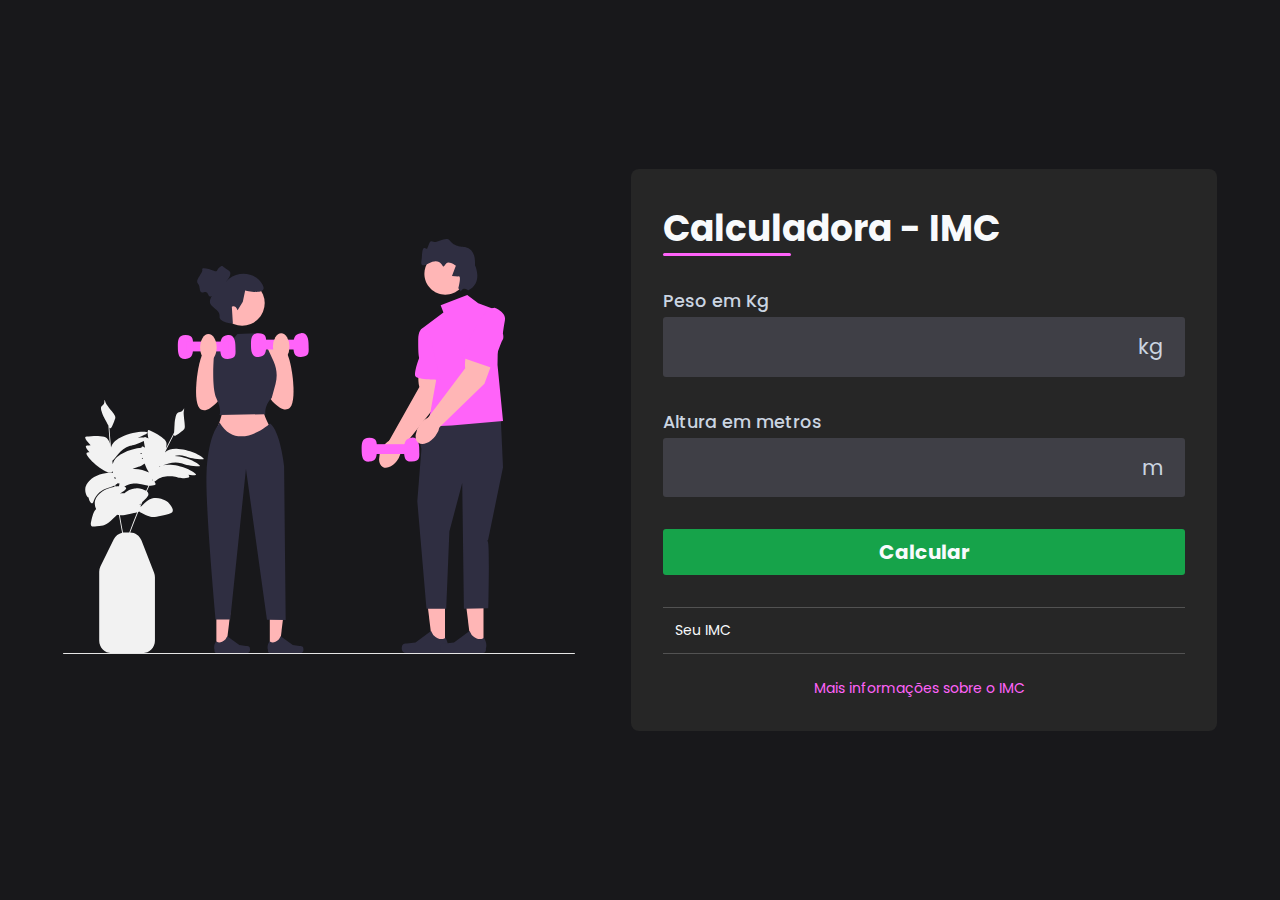
==== dia02/calculadora.html @ ca754842 "montando js e css" ====
<!DOCTYPE html>
<html lang="pt-br">
<head>
    <meta charset="UTF-8">
    <meta name="viewport" content="width=device-width, initial-scale=1.0">
    <title>Calculadora de IMC</title>
    <link rel="stylesheet" href="style.css">
    <link rel="stylesheet" href="https://cdnjs.cloudflare.com/ajax/libs/font-awesome/6.4.2/css/all.min.css" integrity="sha512-z3gLpd7yknf1YoNbCzqRKc4qyor8gaKU1qmn+CShxbuBusANI9QpRohGBreCFkKxLhei6S9CQXFEbbKuqLg0DA==" crossorigin="anonymous" referrerpolicy="no-referrer" />

</head>
<body>
    <main id="container">
        <section id="img"> 
            <img src="img/personal_fitness.svg" alt="">
        </section>
        <section id="calculator">
            <form id="form">
                <h1 id="title">
                    Calculadora - IMC
                </h1>
                <div class="input-box">
                    <label for="weight">
                        Peso em Kg
                    </label>
                    <div class="input-field">
                        <i class="fa-solid fa-weight-hanging"></i>
                        <input type="number" id="wheight" required>
                        <span>kg</span>
                    </div>
                </div>

                <div class="input-box">
                    <label for="height">
                       Altura em metros
                    </label>
                    <div class="input-field">
                        <i class="fa-solid fa-ruler"></i>
                        <input type="number" id="height" required>
                        <span>m</span>
                    </div>
                </div>
                <button id="calculando">Calcular</button>
            </form>

            <div id="infos" class="hidden">
                <div id="result">
                    <div id="bmi">
                        <span id="value"></span>
                        <span>Seu IMC</span>
                    </div>
                    <div id="description">
                        <span></span>
                    </div>
                </div>

                <div id="more_info">
                    <a href="https://mundoeducacao.uol.com.br/saude-bem-estar/imc.htm">Mais informações sobre o IMC
                        <i class="fa-solid fa-up-right-from-square"></i>
                    </a>
                </div>
            </div>
        </section>
    </main>
    <script src="dia02/assets/script.js"></script>    
</body>
</html>
---- dia02/style.css ----
@import url('https://fonts.googleapis.com/css2?family=Poppins:wght@200;300;400;500&display=swap');
 
  * {
    font-family: 'Poppins', sans-serif;
    margin: 0;
    padding: 0;
    box-sizing: border-box;
 }
 body {
    display: flex;
    align-items: center;
    justify-content: center;
    width: 100%;
    height: 100vh;
    background-color: #18181b;
 }

 #container {
    display: flex;
    align-items: center;
    gap: 3.5rem;
 }
 #img img {
    width: 32rem;
 }

 #calculator {
    display: flex;
    flex-direction: column;
    gap: 2rem;
    padding: 2rem;
    color:#f8fafc;
    background-color: #262626;
    border-radius: 8px;
 }
 #form {
    display: flex;
    flex-direction: column;
    gap: 2rem;
 }
 #title {
    font-size: 2.25rem;
    position: relative;
 }
 #title:after {
    position: absolute;
    content: '';
    background-color: #ff63f9;
    width: 8rem;
    height: 3px;
    bottom: 0;
    left: 0;
    border-radius: 3px;
 }
 .input-box label {
    font-size: 1.1rem;
    color: #cbd5e1;
    font-weight: 500;
 }
 .input-field {
    display: flex;
    align-items: center;
    justify-content: space-between;
    background-color: #3f3f46;
    padding: 0.3rem;
    border-radius: 3px;
    margin-top: 3px;
 }

 .input-field span,
 .input-field i {
    color: #cbd5e1;
    font-size: 1.3rem;
    padding: 0.6rem 1rem;
 }
.input-field input {
    background-color:  transparent;
    border: none;
    width: 100%;
    font-size: 1.3rem;
    color: #f8fafc;
    padding: 0 0.5rem;
}
.input-field input::-webkit-outer-spin-button,
.input-field input::-webkit-inner-spin-button {
    appearance: none;
  }

  .input-field input:focus {
    outline: none;
  }

  #calculando {
    border: none;
    font-size: 1.25rem;
    font-weight: bold;
    background-color: #16a34a;
    color: #f8fafc;
    padding: 0.5rem 0;
    border-radius: 3px;
    cursor: pointer;
  }

  #result {
    display: flex;
    gap: 2rem;
    align-items: center;
    border-top: 1px solid #ffffff34;
    padding: 0.75rem;
  }
  #bmi {
    display: flex;
    align-items: center;
    flex-direction: column;
    font-size: 2.25rem;
  }
  #bmi span:last-child {
    font-size: 0.875rem;
  }
  #description {
    width: 15.5rem;
  }
  #more_info {   
    border-top: 1px solid #ffffff34;
    padding-top: 1.5rem;
  }
  #more_info a {
    color: #ff63f9;
    display: flex;
    justify-content: center;
    align-items: center;
    gap: 0.6rem;
    font-size: 0.875rem;
    text-decoration: none;
    transition: color 0.5s;
  }

  #more_info a:hover {
    color: #f8fafc;
  }
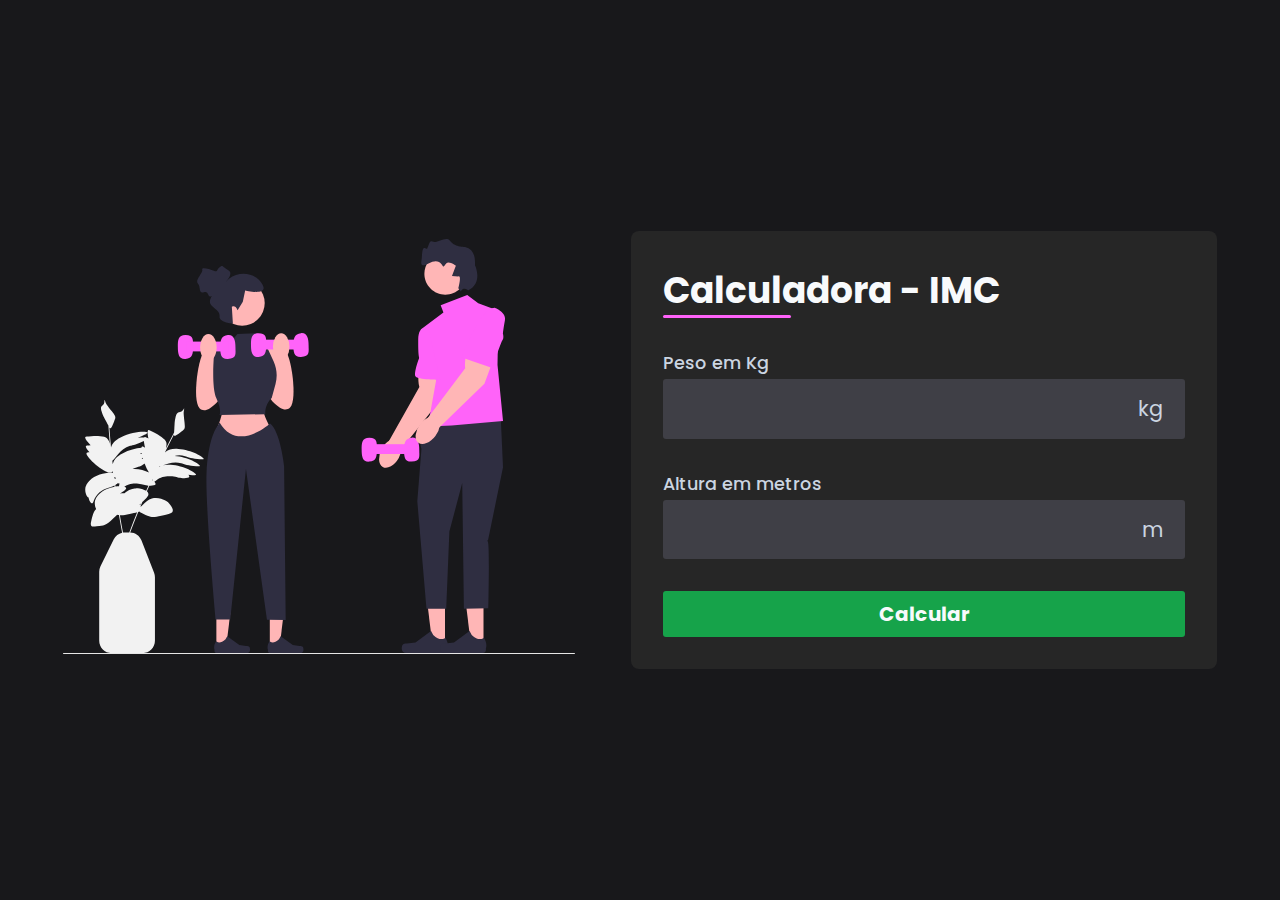
==== commit 88098758: "ajustes" ====
--- a/dia02/calculadora.html
+++ b/dia02/calculadora.html
@@ -4,15 +4,16 @@
     <meta charset="UTF-8">
     <meta name="viewport" content="width=device-width, initial-scale=1.0">
     <title>Calculadora de IMC</title>
-    <link rel="stylesheet" href="style.css">
+    <link rel="stylesheet" href="css/style.css">
     <link rel="stylesheet" href="https://cdnjs.cloudflare.com/ajax/libs/font-awesome/6.4.2/css/all.min.css" integrity="sha512-z3gLpd7yknf1YoNbCzqRKc4qyor8gaKU1qmn+CShxbuBusANI9QpRohGBreCFkKxLhei6S9CQXFEbbKuqLg0DA==" crossorigin="anonymous" referrerpolicy="no-referrer" />
 
 </head>
 <body>
     <main id="container">
         <section id="img"> 
-            <img src="img/personal_fitness.svg" alt="">
+            <img src="assets/img/personal_fitness.svg" alt="">
         </section>
+        
         <section id="calculator">
             <form id="form">
                 <h1 id="title">
@@ -22,6 +23,7 @@
                     <label for="weight">
                         Peso em Kg
                     </label>
+
                     <div class="input-field">
                         <i class="fa-solid fa-weight-hanging"></i>
                         <input type="number" id="wheight" required>
@@ -35,22 +37,25 @@
                     </label>
                     <div class="input-field">
                         <i class="fa-solid fa-ruler"></i>
-                        <input type="number" id="height" required>
+                        <input type="number" id="height" name="height" required>
                         <span>m</span>
                     </div>
                 </div>
-                <button id="calculando">Calcular</button>
+
+                <button id="calculate">Calcular</button>
             </form>
 
             <div id="infos" class="hidden">
                 <div id="result">
+
                     <div id="bmi">
                         <span id="value"></span>
                         <span>Seu IMC</span>
                     </div>
+
                     <div id="description">
                         <span></span>
-                    </div>
+                    </div>                    
                 </div>
 
                 <div id="more_info">
@@ -58,9 +63,11 @@
                         <i class="fa-solid fa-up-right-from-square"></i>
                     </a>
                 </div>
+
             </div>
         </section>
     </main>
-    <script src="dia02/assets/script.js"></script>    
+    
+    <script src="../dia02/js/script.js"></script>
 </body>
 </html>--- a/dia02/css/style.css
+++ b/dia02/css/style.css
@@ -0,0 +1,160 @@
+  @import url('https://fonts.googleapis.com/css2?family=Poppins:wght@200;300;400;500&display=swap');
+ 
+  * {
+    font-family: 'Poppins', sans-serif;
+    margin: 0;
+    padding: 0;
+    box-sizing: border-box;
+ }
+ body {
+    display: flex;
+    align-items: center;
+    justify-content: center;
+    width: 100%;
+    height: 100vh;
+    background-color: #18181b;
+ }
+
+ #container {
+    display: flex;
+    align-items: center;
+    gap: 3.5rem;
+ }
+
+ #img img {
+    width: 32rem;
+ }
+
+ #calculator {
+    display: flex;
+    flex-direction: column;
+    gap: 2rem;
+    padding: 2rem;
+    color:#f8fafc;
+    background-color: #262626;
+    border-radius: 8px;
+ }
+
+ #form {
+    display: flex;
+    flex-direction: column;
+    gap: 2rem;
+ }
+ #title {
+    font-size: 2.25rem;
+    position: relative;
+ }
+ #title::after {
+    position: absolute;
+    content: '';
+    background-color: #ff63f9;
+    width: 8rem;
+    height: 3px;
+    bottom: 0;
+    left: 0;
+    border-radius: 3px;
+ }
+
+ .input-box label {
+    font-size: 1.1rem;
+    color: #cbd5e1;
+    font-weight: 500;
+ }
+
+ .input-field {
+    display: flex;
+    align-items: center;
+    justify-content: space-between;
+    background-color: #3f3f46;
+    padding: 0.3rem;
+    border-radius: 3px;
+    margin-top: 3px;
+ }
+
+ .input-field span,
+ .input-field i {
+    color: #cbd5e1;
+    font-size: 1.3rem;
+    padding: 0.6rem 1rem;
+ }
+
+.input-field input {
+    background-color:  transparent;
+    border: none;
+    width: 100%;
+    font-size: 1.3rem;
+    color: #f8fafc;
+    padding: 0 0.5rem;
+}
+
+.input-field input::-webkit-outer-spin-button,
+.input-field input::-webkit-inner-spin-button {
+    appearance: none;
+  }
+
+  .input-field input:focus {
+    outline: none;
+  }
+
+  #calculate {
+    border: none;
+    font-size: 1.25rem;
+    font-weight: bold;
+    background-color: #16a34a;
+    color: #f8fafc;
+    padding: 0.5rem 0;
+    border-radius: 3px;
+    cursor: pointer;
+  }
+
+  #result {
+    display: flex;
+    gap: 2rem;
+    align-items: center;
+    border-top: 1px solid #ffffff34;
+    padding: 0.75rem;
+  }
+
+  #bmi {
+    display: flex;
+    align-items: center;
+    flex-direction: column;
+    font-size: 2.25rem;
+  }
+  #bmi span:last-child {
+    font-size: 0.875rem;
+  }
+
+  #description {
+    width: 15.5rem;
+  }
+
+  #more_info {   
+    border-top: 1px solid #ffffff34;
+    padding-top: 1.5rem;
+  }
+
+  #more_info a {
+    color: #ff63f9;
+    display: flex;
+    justify-content: center;
+    align-items: center;
+    gap: 0.6rem;
+    font-size: 0.875rem;
+    text-decoration: none;
+    transition: color 0.5s;
+  }
+
+  #more_info a:hover {
+    color: #f8fafc;
+  }
+
+  .hidden {
+    display: none;
+  }
+
+  
+
+
+
+
